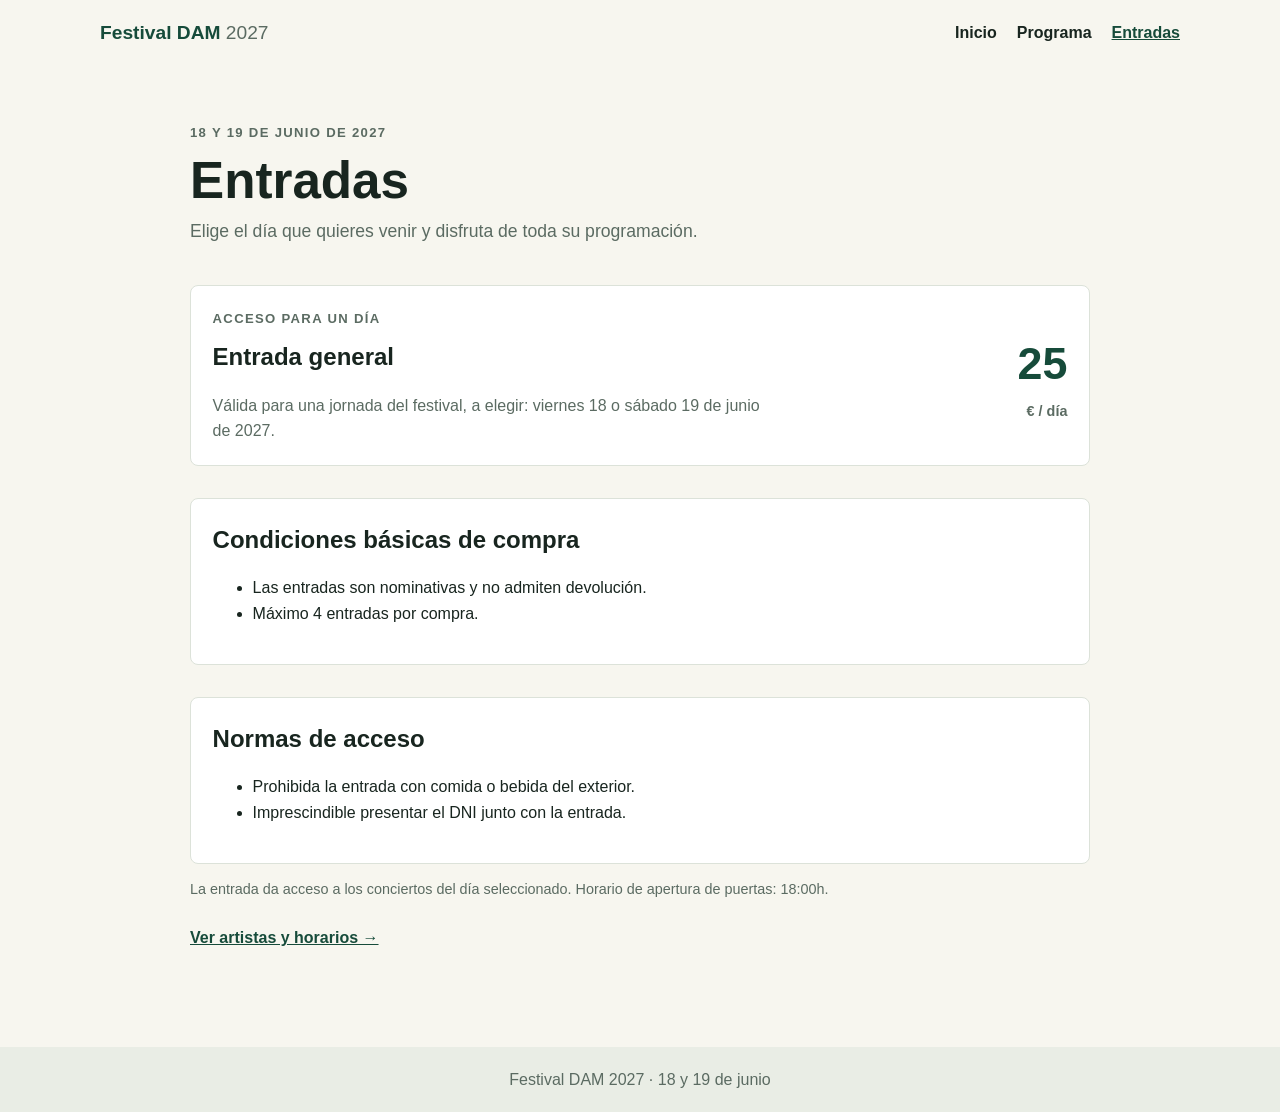
==== entradas.html @ f85cec77 "Añadido horario de apertura de entradas" ====
<!doctype html>
<html lang="es">
<head>
  <meta charset="utf-8">
  <meta name="viewport" content="width=device-width, initial-scale=1">
  <meta name="description" content="Información sobre las entradas del Festival DAM 2027.">
  <title>Entradas | Festival DAM 2027</title>
  <link rel="stylesheet" href="style.css">
</head>
<body>
  <header class="site-header">
    <a class="brand" href="index.html">Festival DAM <span>2027</span></a>
    <nav aria-label="Navegación principal">
      <a href="index.html">Inicio</a>
      <a href="programa.html">Programa</a>
      <a href="entradas.html" aria-current="page">Entradas</a>
    </nav>
  </header>

  <main class="content-width page-content">
    <p class="eyebrow">18 y 19 de junio de 2027</p>
    <h1>Entradas</h1>
    <p class="lead">Elige el día que quieres venir y disfruta de toda su programación.</p>

    <section class="ticket-card" aria-labelledby="general">
      <div>
        <p class="eyebrow">Acceso para un día</p>
        <h2 id="general">Entrada general</h2>
        <p>Válida para una jornada del festival, a elegir: viernes 18 o sábado 19 de junio de 2027.</p>
      </div>
      <p class="price">25 <span>€ / día</span></p>
    </section>
    <section class="ticket-card">
      <div>
        <h2>Condiciones básicas de compra</h2>
        <ul>
          <li>Las entradas son nominativas y no admiten devolución.</li>
          <li>Máximo 4 entradas por compra.</li>
        </ul>
      </div>
    </section>
    <section class="ticket-card">
      <div>
        <h2>Normas de acceso</h2>
        <ul>
          <li>Prohibida la entrada con comida o bebida del exterior.</li>
          <li>Imprescindible presentar el DNI junto con la entrada.</li>
        </ul>
      </div>
    </section>

    <p class="note">La entrada da acceso a los conciertos del día seleccionado. Horario de apertura de puertas: 18:00h.</p>
    <p class="text-link"><a href="programa.html">Ver artistas y horarios →</a></p>
  </main>

  <footer class="site-footer">
    <p>Festival DAM 2027 · 18 y 19 de junio</p>
  </footer>
</body>
</html>
---- style.css ----
/* Estilos sencillos del Festival DAM 2027 */
:root {
  color-scheme: light;
  --ink: #18251f;
  --muted: #5b6b62;
  --paper: #f7f6ef;
  --green: #164b3a;
  --lime: #d7f36a;
  --line: #dce2d9;
}

* { box-sizing: border-box; }

body {
  margin: 0;
  background: var(--paper);
  color: var(--ink);
  font-family: Arial, Helvetica, sans-serif;
  line-height: 1.6;
}

a { color: inherit; }

.site-header {
  display: flex;
  align-items: center;
  justify-content: space-between;
  gap: 1.5rem;
  padding: 1.1rem max(1.25rem, calc((100% - 1080px) / 2));
  background: var(--paper);
}

.brand {
  color: var(--green);
  font-size: 1.2rem;
  font-weight: 800;
  text-decoration: none;
}

.brand span { color: var(--muted); font-weight: 500; }

nav { display: flex; flex-wrap: wrap; gap: 1.25rem; }
nav a { font-weight: 700; text-decoration: none; }
nav a:hover, nav a[aria-current="page"], .text-link a:hover { color: var(--green); text-decoration: underline; }

.hero {
  min-height: 440px;
  display: flex;
  flex-direction: column;
  align-items: flex-start;
  justify-content: center;
  padding: 4.5rem max(1.25rem, calc((100% - 1080px) / 2));
  background: var(--green);
  color: white;
}

.hero h1 {
  max-width: 760px;
  margin: .15rem 0 1rem;
  font-size: clamp(2.8rem, 8vw, 5.8rem);
  line-height: .98;
  letter-spacing: -.055em;
}

.eyebrow {
  margin: 0 0 .6rem;
  color: var(--muted);
  font-size: .82rem;
  font-weight: 800;
  letter-spacing: .1em;
  text-transform: uppercase;
}

.hero .eyebrow { color: var(--lime); }
.tagline { margin: .25rem 0 1.5rem; font-size: 1.2rem; }

.button {
  display: inline-block;
  padding: .8rem 1.2rem;
  border-radius: 4px;
  background: var(--lime);
  color: var(--ink);
  font-weight: 800;
  text-decoration: none;
}
.button:hover { background: white; }

.content-width { width: min(100% - 2.5rem, 900px); margin-inline: auto; }
.intro { padding-block: 3.5rem; }
.intro h2, .page-content h1 { margin: 0 0 .75rem; font-size: clamp(2rem, 5vw, 3.2rem); line-height: 1.1; }
.intro > p { max-width: 650px; color: var(--muted); }

.card-grid { display: grid; grid-template-columns: repeat(3, 1fr); gap: 1rem; margin-top: 2rem; }
.card, .ticket-card { padding: 1.35rem; border: 1px solid var(--line); border-radius: 8px; background: white; }
.card h3 { margin: 0 0 .4rem; }
.card p { margin: 0; color: var(--muted); }
.text-link { margin-top: 1.5rem; font-weight: 800; }
.text-link a { color: var(--green); }

.page-content { min-height: calc(100vh - 150px); padding-block: 3.5rem 5rem; }
.page-content h1 { margin-bottom: .5rem; }
.lead { margin: 0 0 2.5rem; color: var(--muted); font-size: 1.1rem; }
.day { margin-block: 2.5rem; }
.day h2 { margin: 0 0 .8rem; font-size: 1.5rem; }
.schedule { margin: 0; padding: 0; list-style: none; border-top: 1px solid var(--line); }
.schedule li { display: grid; grid-template-columns: 90px 1fr; gap: 1rem; padding: 1rem .5rem; border-bottom: 1px solid var(--line); }
.schedule time { color: var(--green); font-weight: 800; }
.schedule .headliner { background: #edf3df; font-weight: 800; }
.schedule small { display: block; color: var(--green); font-size: .8rem; font-weight: 700; }

.ticket-card { display: flex; align-items: center; justify-content: space-between; gap: 2rem; margin-top: 2rem; }
.ticket-card h2 { margin: 0 0 .5rem; }
.ticket-card p:not(.eyebrow):not(.price) { max-width: 560px; margin-bottom: 0; color: var(--muted); }
.price { flex: 0 0 auto; margin: 0; color: var(--green); font-size: 2.8rem; font-weight: 800; }
.price span { display: block; color: var(--muted); font-size: .9rem; font-weight: 600; text-align: right; }
.note { color: var(--muted); font-size: .9rem; }

.site-footer { padding: 1.25rem; background: #e9ede5; color: var(--muted); text-align: center; }
.site-footer p { margin: 0; }

@media (max-width: 620px) {
  .site-header { align-items: flex-start; flex-direction: column; }
  nav { gap: 1rem; }
  .hero { min-height: 380px; }
  .card-grid { grid-template-columns: 1fr; }
  .ticket-card { align-items: flex-start; flex-direction: column; gap: 1rem; }
  .price span { text-align: left; }
  .schedule li { grid-template-columns: 65px 1fr; }
}
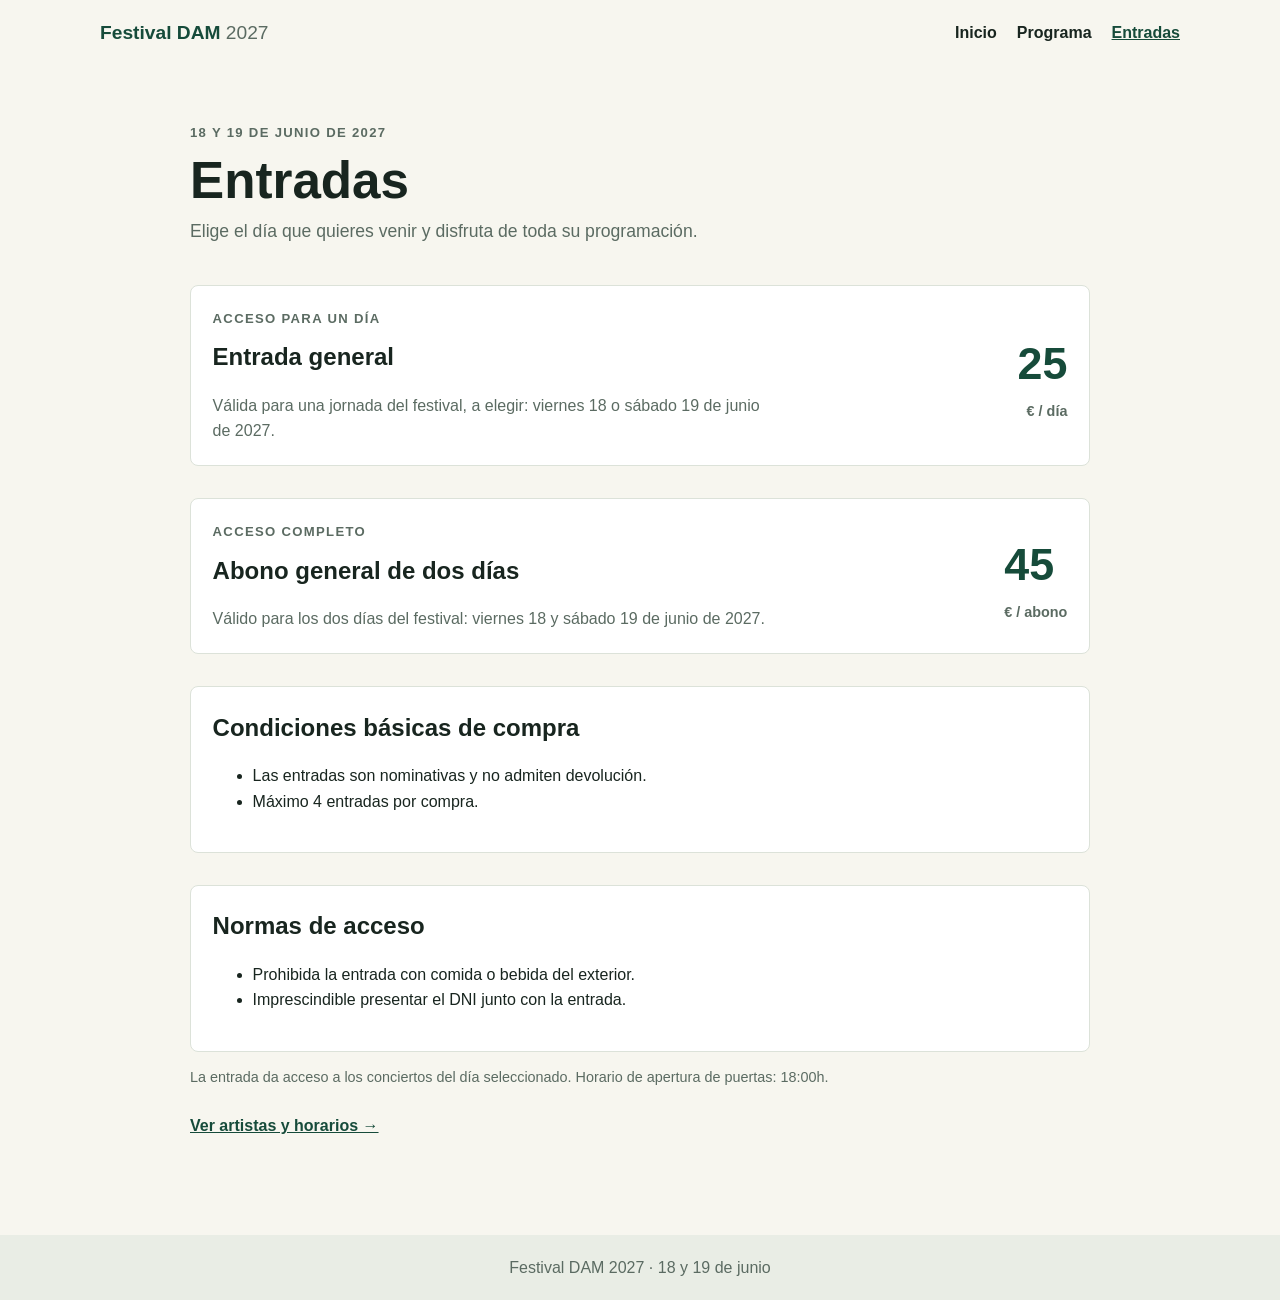
==== commit 0775ff8e: "Añadido abono de dos dias y nuevo eslogan" ====
--- a/entradas.html
+++ b/entradas.html
@@ -30,6 +30,14 @@
       </div>
       <p class="price">25 <span>€ / día</span></p>
     </section>
+    <section class="ticket-card" aria-labelledby="abono">
+      <div>
+        <p class="eyebrow">Acceso completo</p>
+        <h2 id="abono">Abono general de dos días</h2>
+        <p>Válido para los dos días del festival: viernes 18 y sábado 19 de junio de 2027.</p>
+      </div>
+      <p class="price">45 <span>€ / abono</span></p>
+    </section>
     <section class="ticket-card">
       <div>
         <h2>Condiciones básicas de compra</h2>
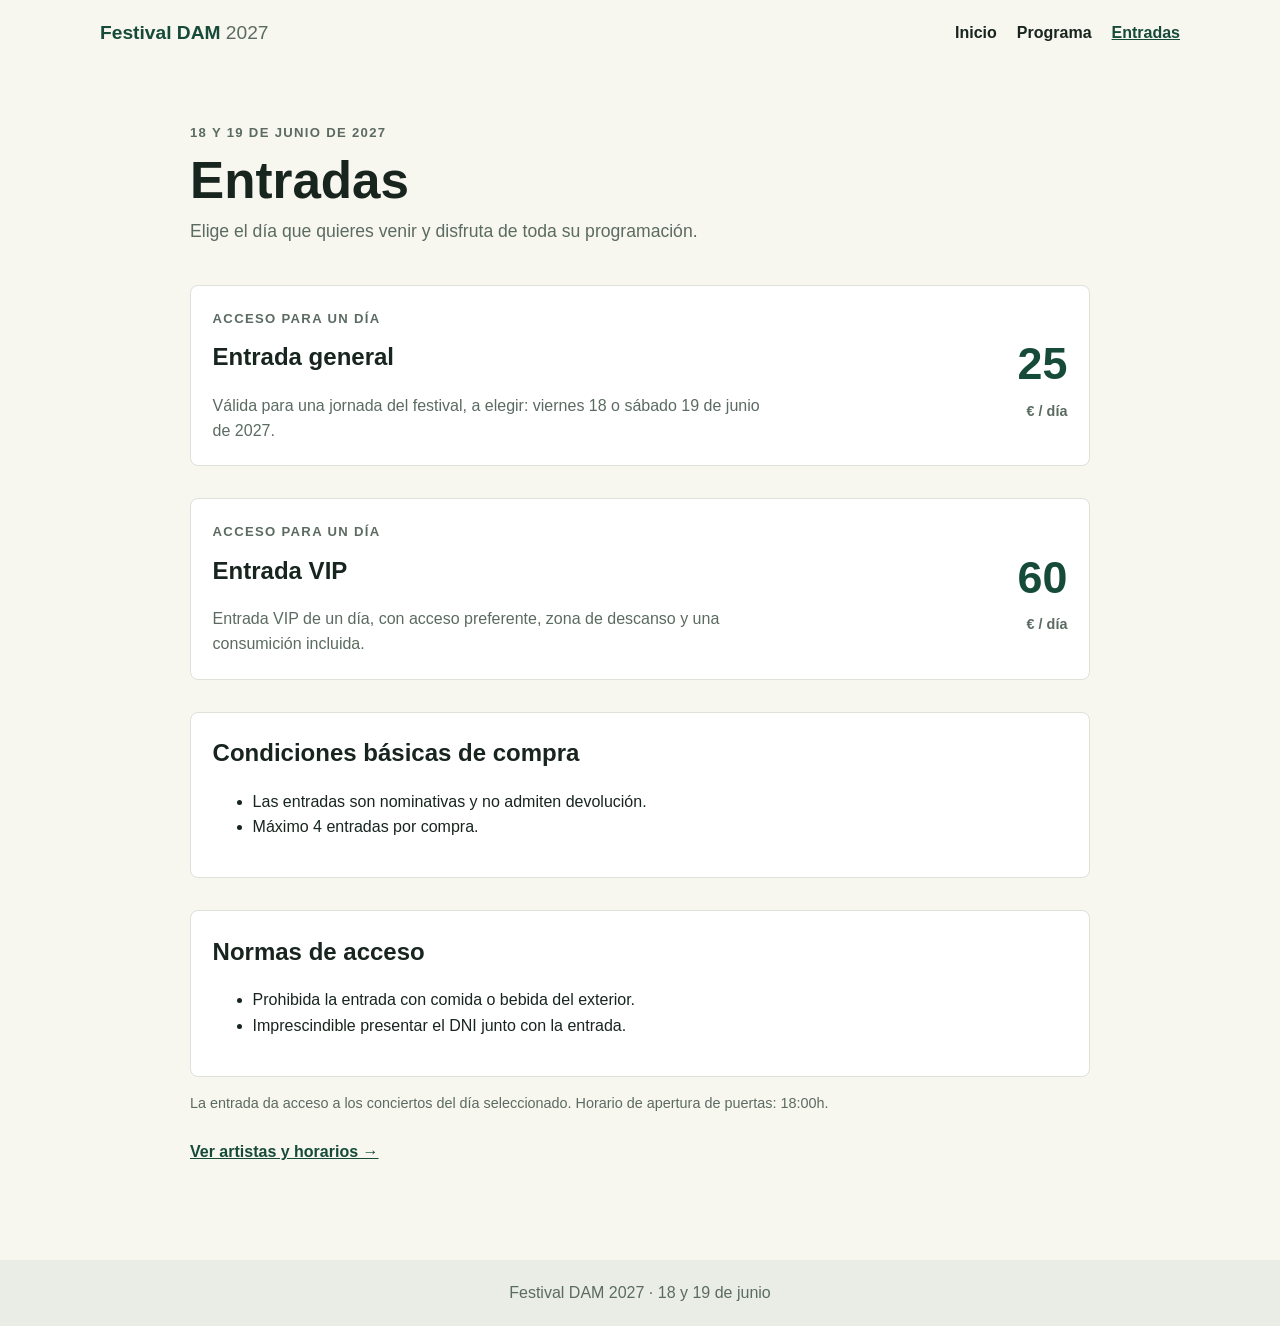
==== commit e77aa6c3: "Modificado archivo entradas.html para añadir entrada VIP de un día, con acceso preferente, zona de d" ====
--- a/entradas.html
+++ b/entradas.html
@@ -30,14 +30,16 @@
       </div>
       <p class="price">25 <span>€ / día</span></p>
     </section>
-    <section class="ticket-card" aria-labelledby="abono">
+
+    <section class="ticket-card" aria-labelledby="vip">
       <div>
-        <p class="eyebrow">Acceso completo</p>
-        <h2 id="abono">Abono general de dos días</h2>
-        <p>Válido para los dos días del festival: viernes 18 y sábado 19 de junio de 2027.</p>
+        <p class="eyebrow">Acceso para un día</p>
+        <h2 id="vip">Entrada VIP</h2>
+        <p>Entrada VIP de un día, con acceso preferente, zona de descanso y una consumición incluida.</p>
       </div>
-      <p class="price">45 <span>€ / abono</span></p>
+      <p class="price">60 <span>€ / día</span></p>
     </section>
+
     <section class="ticket-card">
       <div>
         <h2>Condiciones básicas de compra</h2>
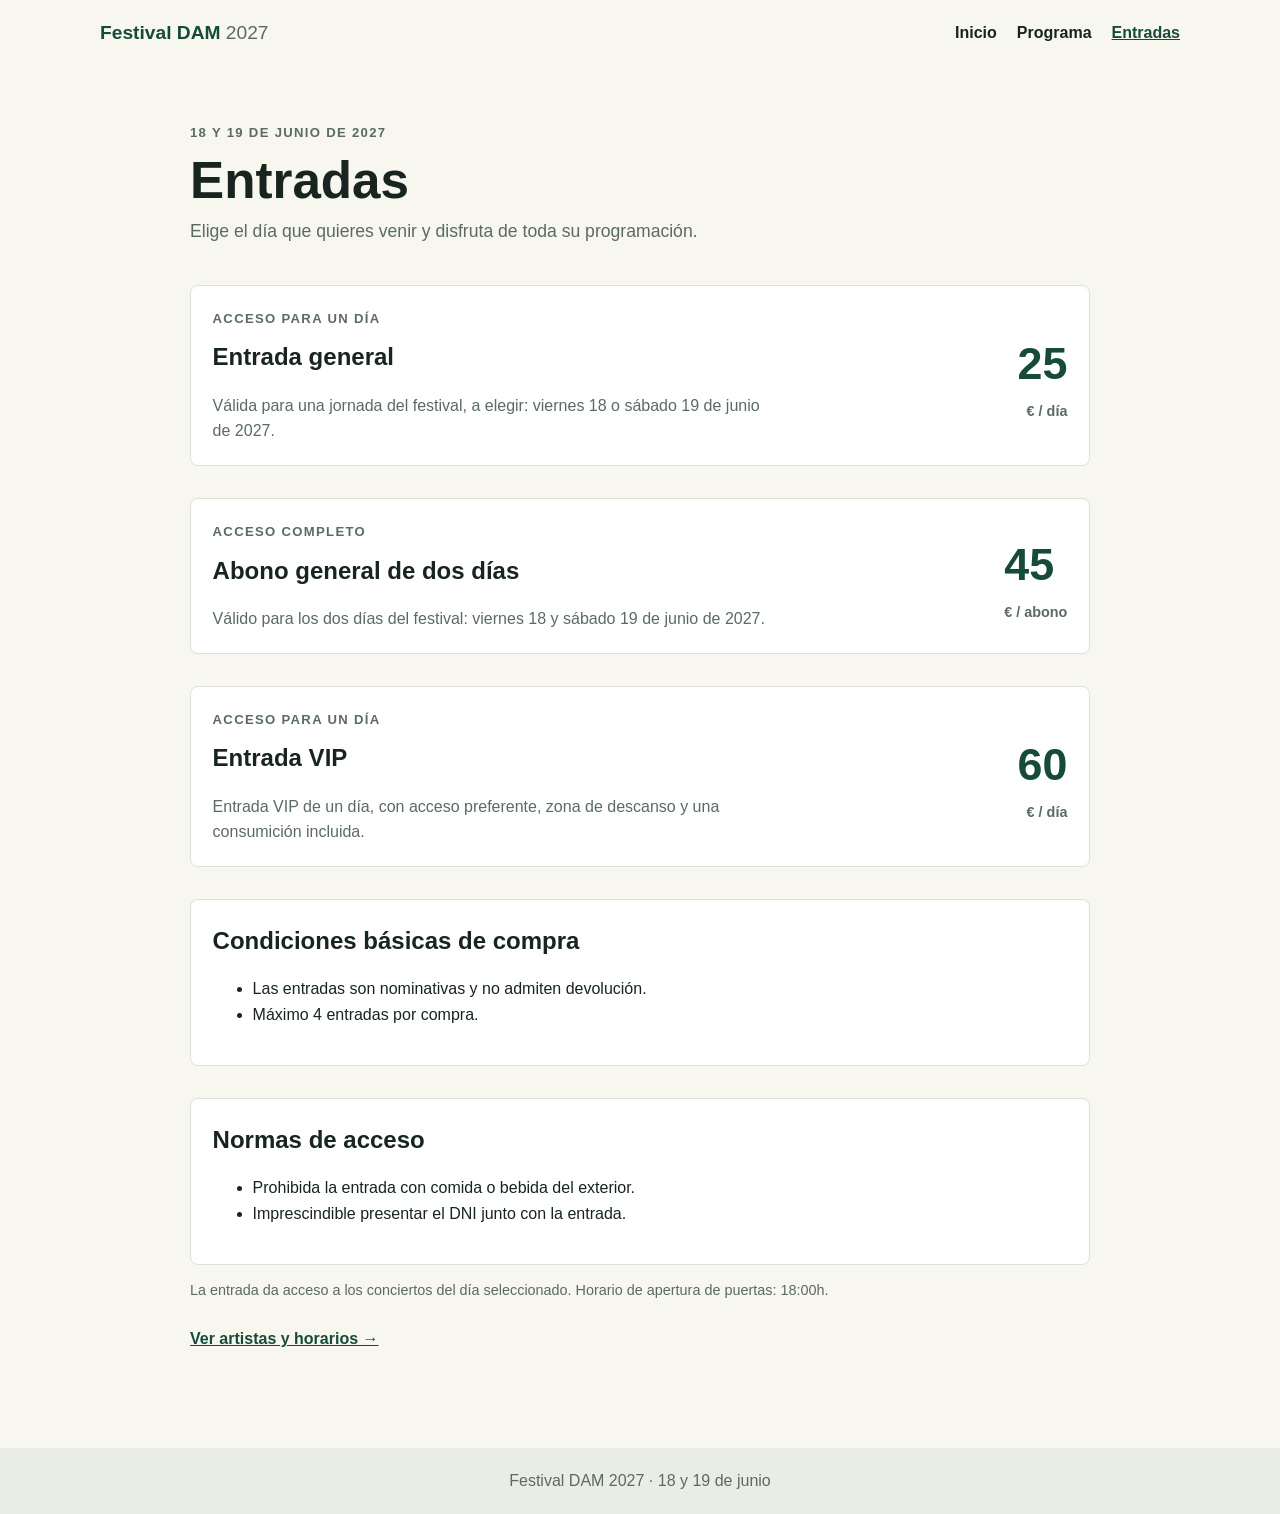
==== commit d4a98667: "Merge branch 'main' into feature/abono-dos-dias" ====
--- a/entradas.html
+++ b/entradas.html
@@ -29,6 +29,14 @@
         <p>Válida para una jornada del festival, a elegir: viernes 18 o sábado 19 de junio de 2027.</p>
       </div>
       <p class="price">25 <span>€ / día</span></p>
+    </section>
+    <section class="ticket-card" aria-labelledby="abono">
+      <div>
+        <p class="eyebrow">Acceso completo</p>
+        <h2 id="abono">Abono general de dos días</h2>
+        <p>Válido para los dos días del festival: viernes 18 y sábado 19 de junio de 2027.</p>
+      </div>
+      <p class="price">45 <span>€ / abono</span></p>
     </section>
 
     <section class="ticket-card" aria-labelledby="vip">
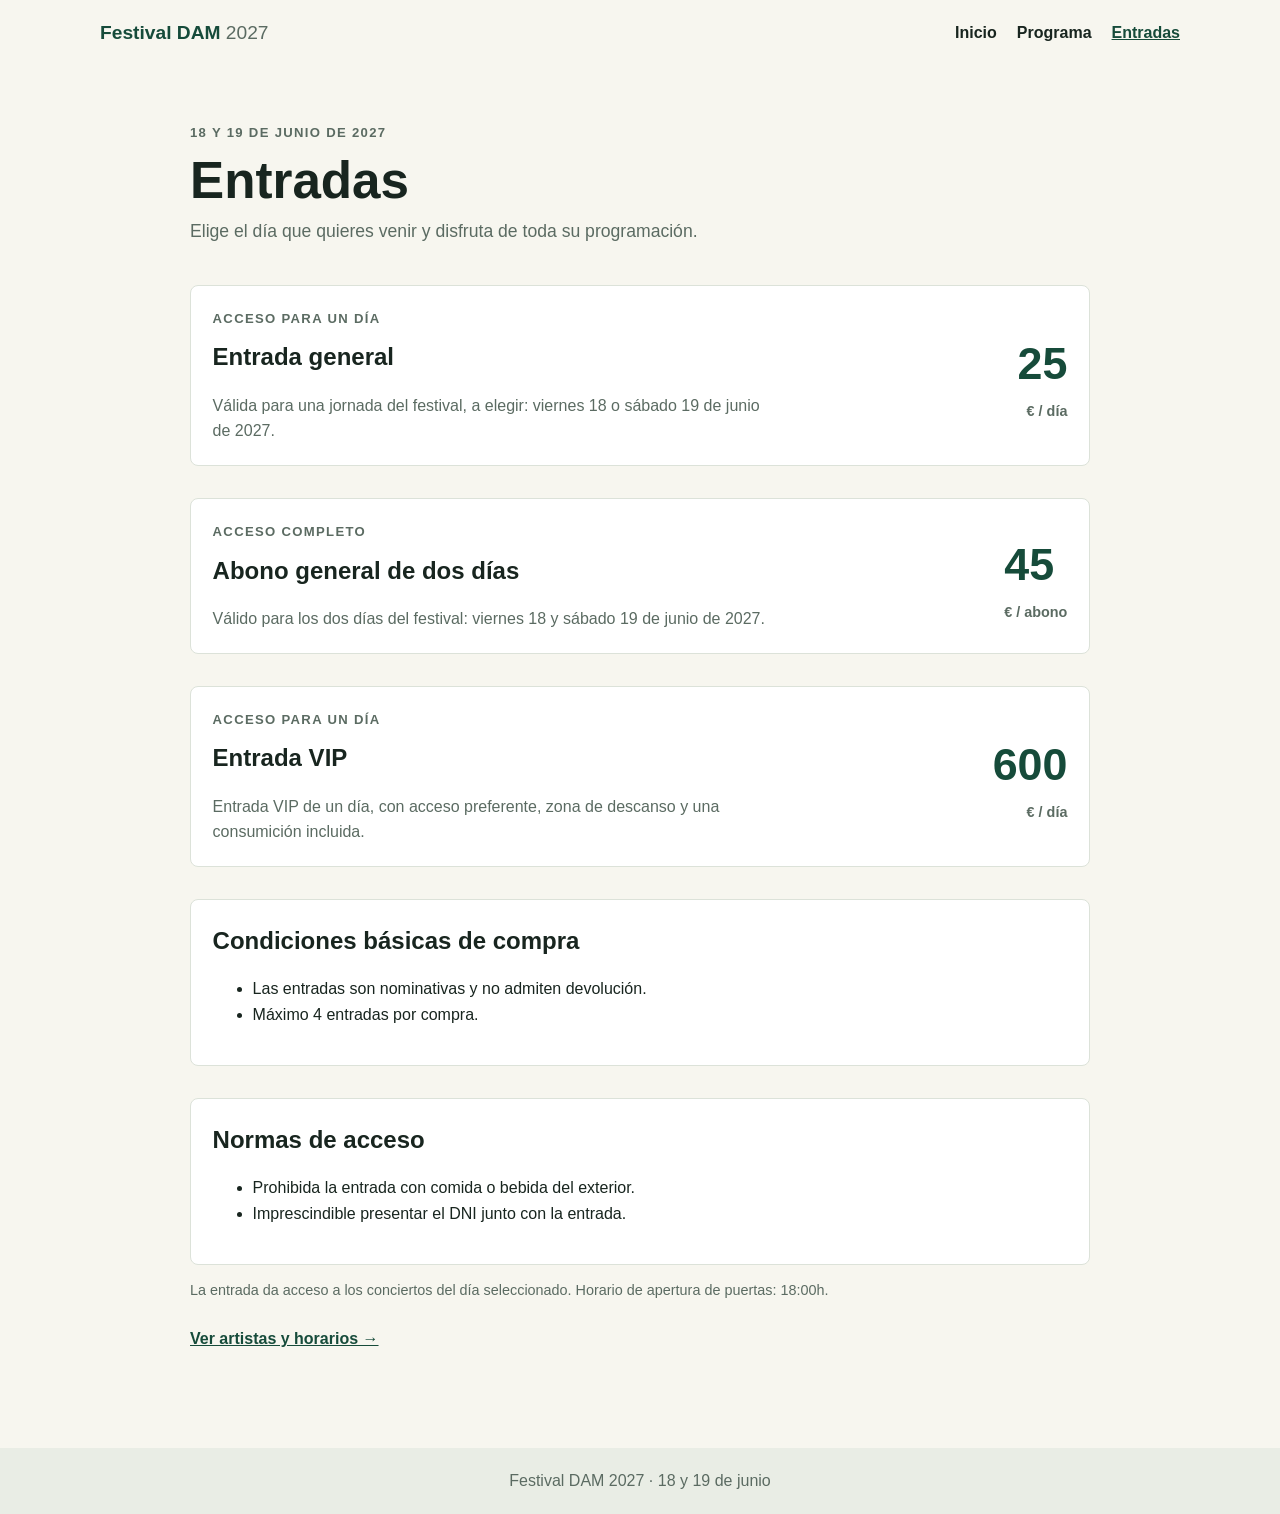
==== commit 895f907f: "Cambiado entrada vip de 60€ a 600€" ====
--- a/entradas.html
+++ b/entradas.html
@@ -45,7 +45,7 @@
         <h2 id="vip">Entrada VIP</h2>
         <p>Entrada VIP de un día, con acceso preferente, zona de descanso y una consumición incluida.</p>
       </div>
-      <p class="price">60 <span>€ / día</span></p>
+      <p class="price">600 <span>€ / día</span></p>
     </section>
 
     <section class="ticket-card">
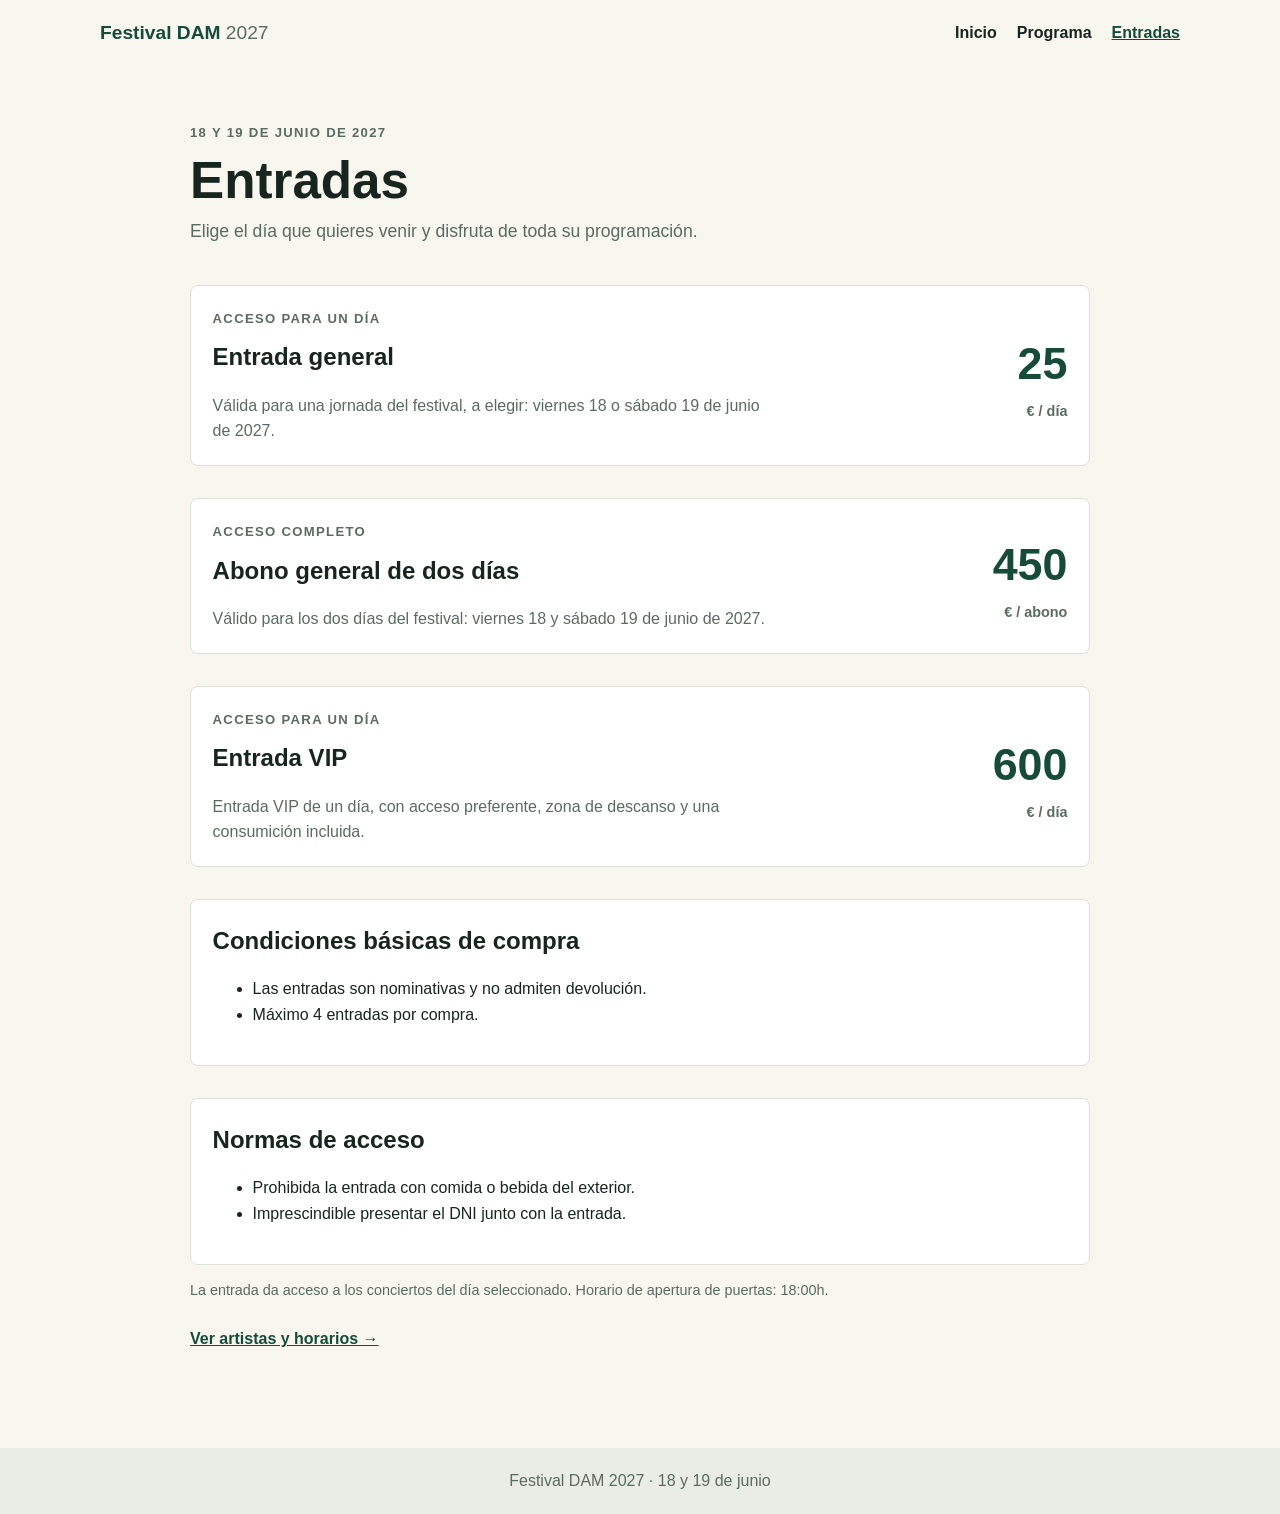
==== commit 34abb0d0: "Cambiado abono de dos dias de 45 a 450" ====
--- a/entradas.html
+++ b/entradas.html
@@ -36,7 +36,7 @@
         <h2 id="abono">Abono general de dos días</h2>
         <p>Válido para los dos días del festival: viernes 18 y sábado 19 de junio de 2027.</p>
       </div>
-      <p class="price">45 <span>€ / abono</span></p>
+      <p class="price">450 <span>€ / abono</span></p>
     </section>
 
     <section class="ticket-card" aria-labelledby="vip">
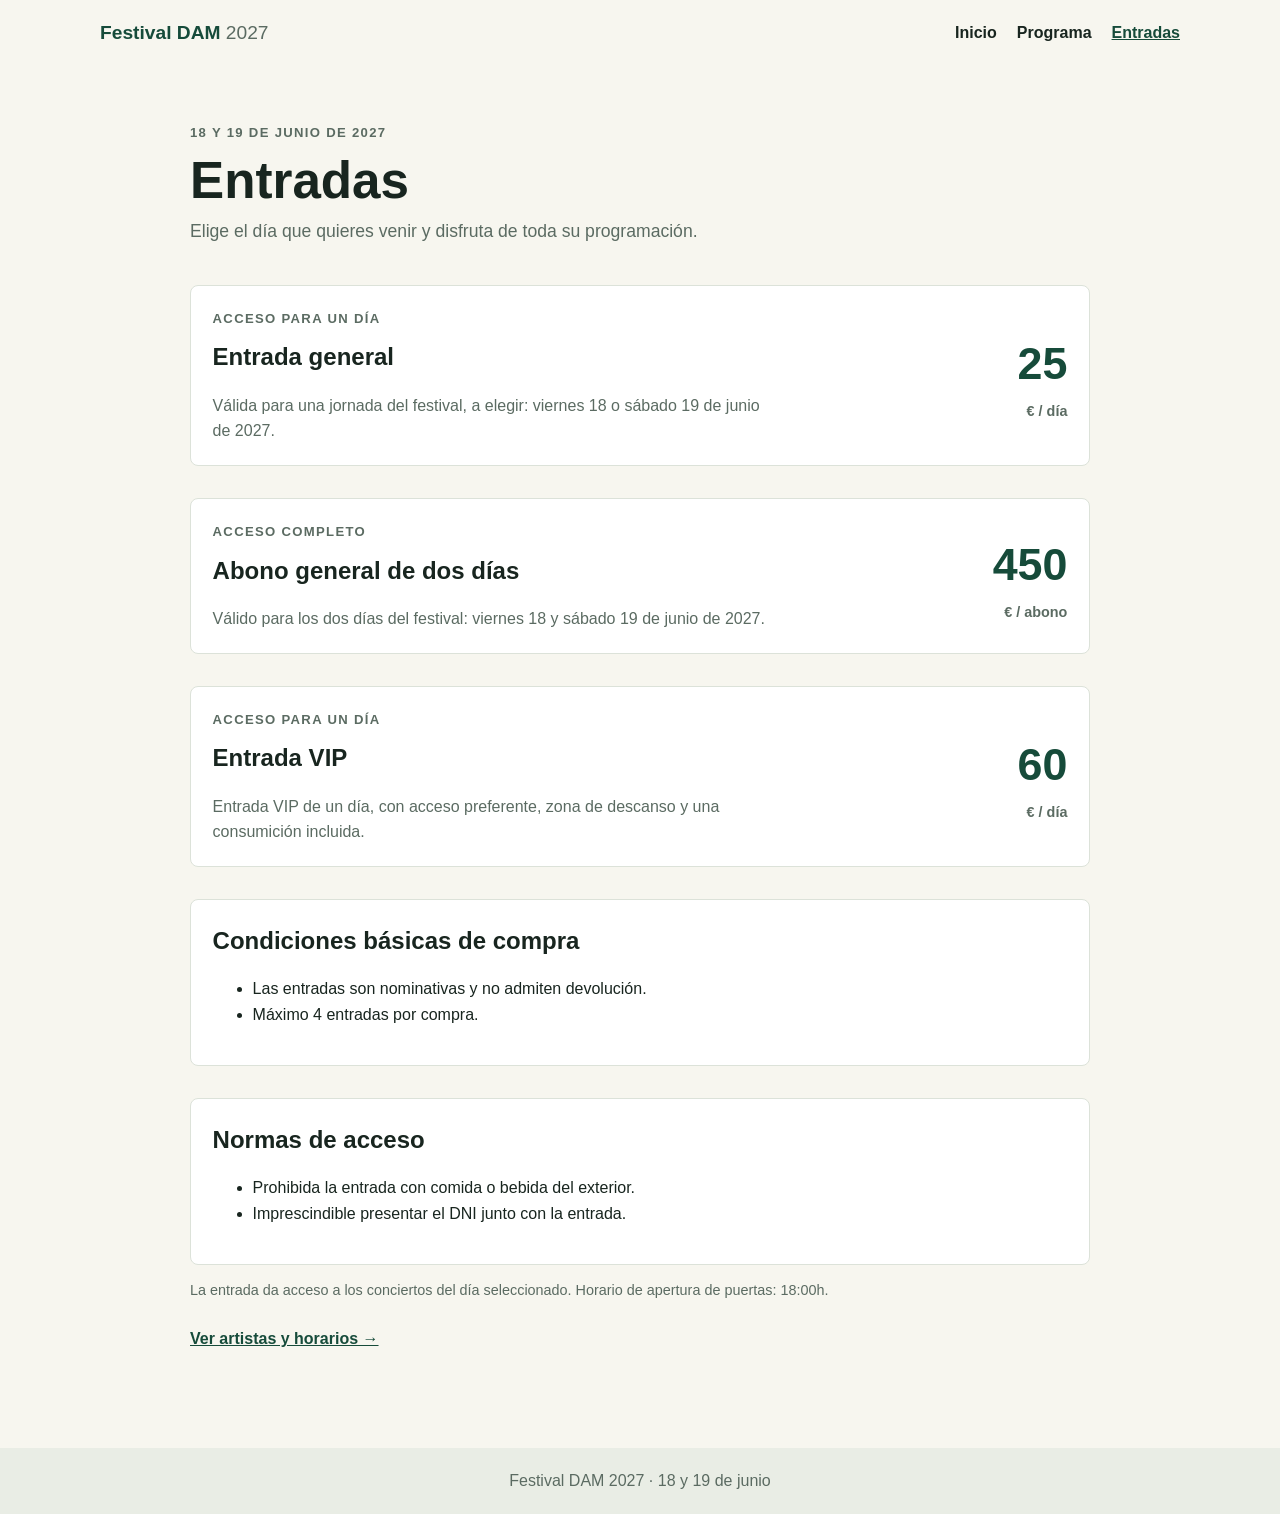
==== commit bded8db8: "Revert de commit "Cambiado entrada vip de 60€ a 600€" This reverts commit 895f907fe73240413323417aaa" ====
--- a/entradas.html
+++ b/entradas.html
@@ -45,7 +45,7 @@
         <h2 id="vip">Entrada VIP</h2>
         <p>Entrada VIP de un día, con acceso preferente, zona de descanso y una consumición incluida.</p>
       </div>
-      <p class="price">600 <span>€ / día</span></p>
+      <p class="price">60 <span>€ / día</span></p>
     </section>
 
     <section class="ticket-card">
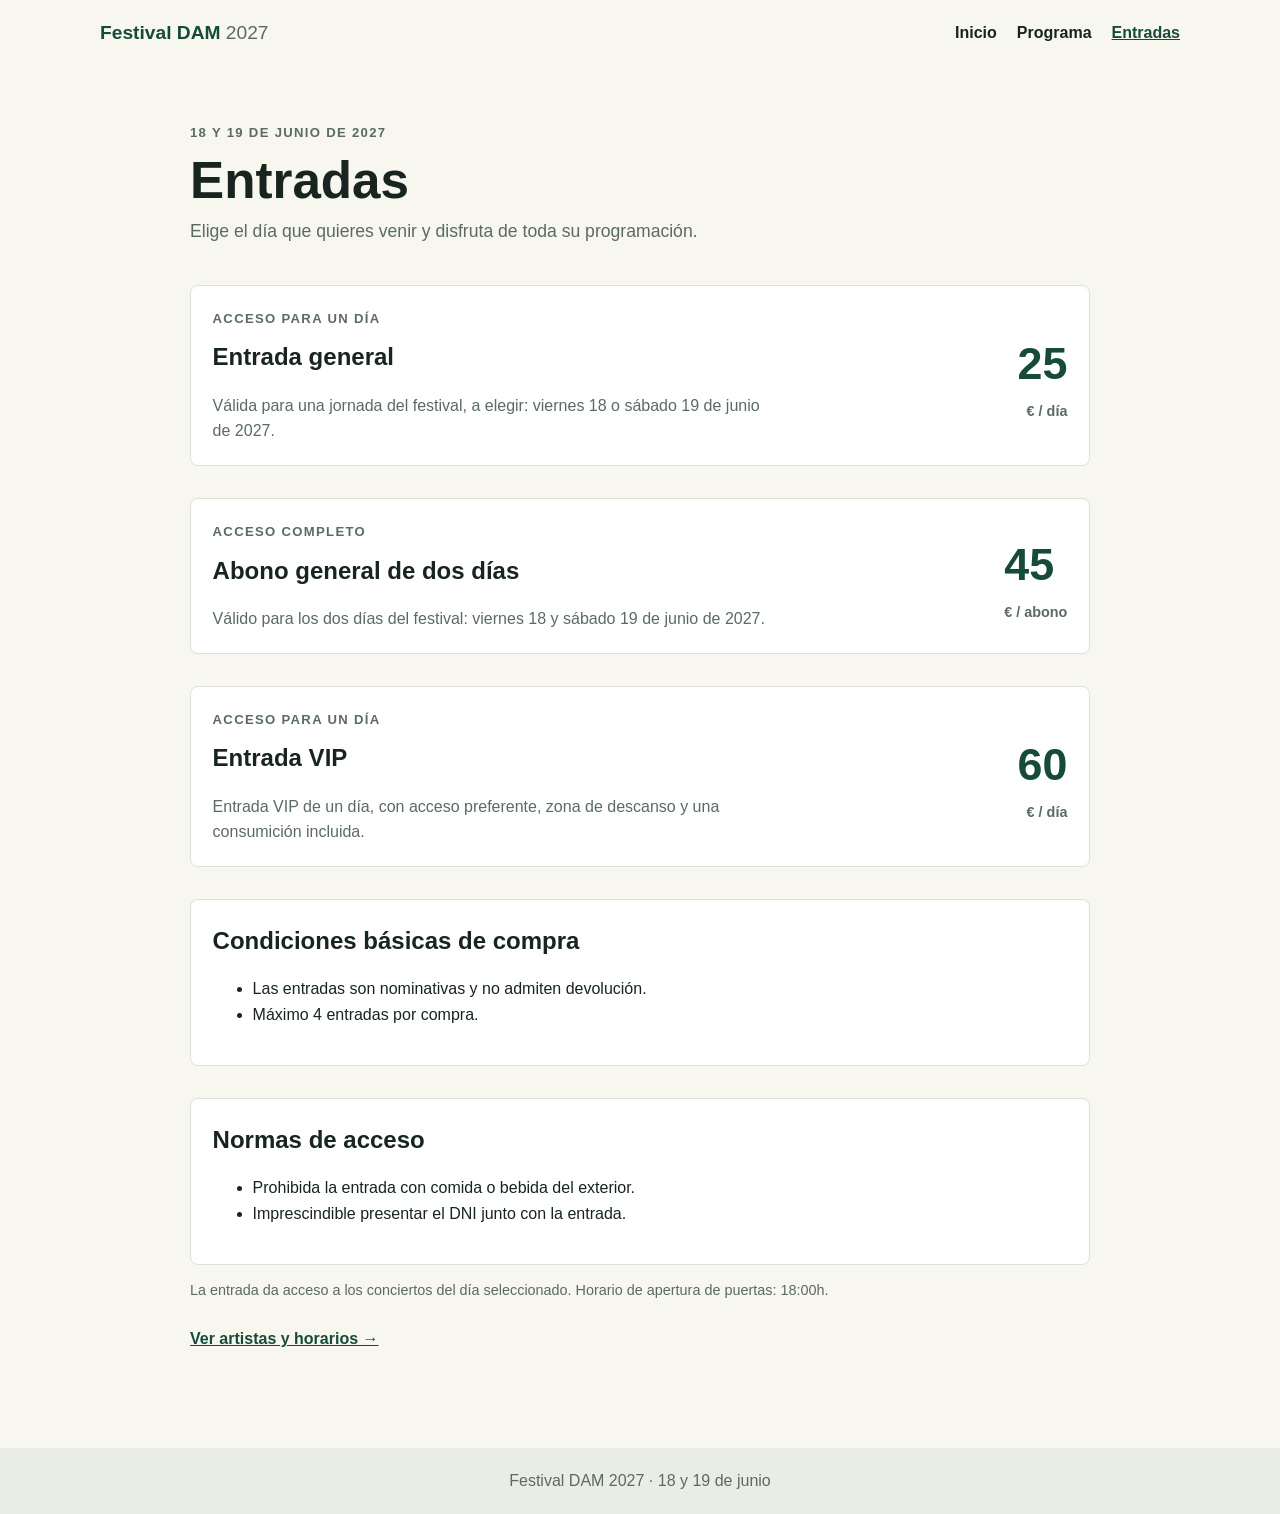
==== commit 6e67b316: "Revert "Cambiado abono de dos dias de 45 a 450" This reverts commit 34abb0d0c1e4ff40ce129808cc772ee2" ====
--- a/entradas.html
+++ b/entradas.html
@@ -36,7 +36,7 @@
         <h2 id="abono">Abono general de dos días</h2>
         <p>Válido para los dos días del festival: viernes 18 y sábado 19 de junio de 2027.</p>
       </div>
-      <p class="price">450 <span>€ / abono</span></p>
+      <p class="price">45 <span>€ / abono</span></p>
     </section>
 
     <section class="ticket-card" aria-labelledby="vip">
